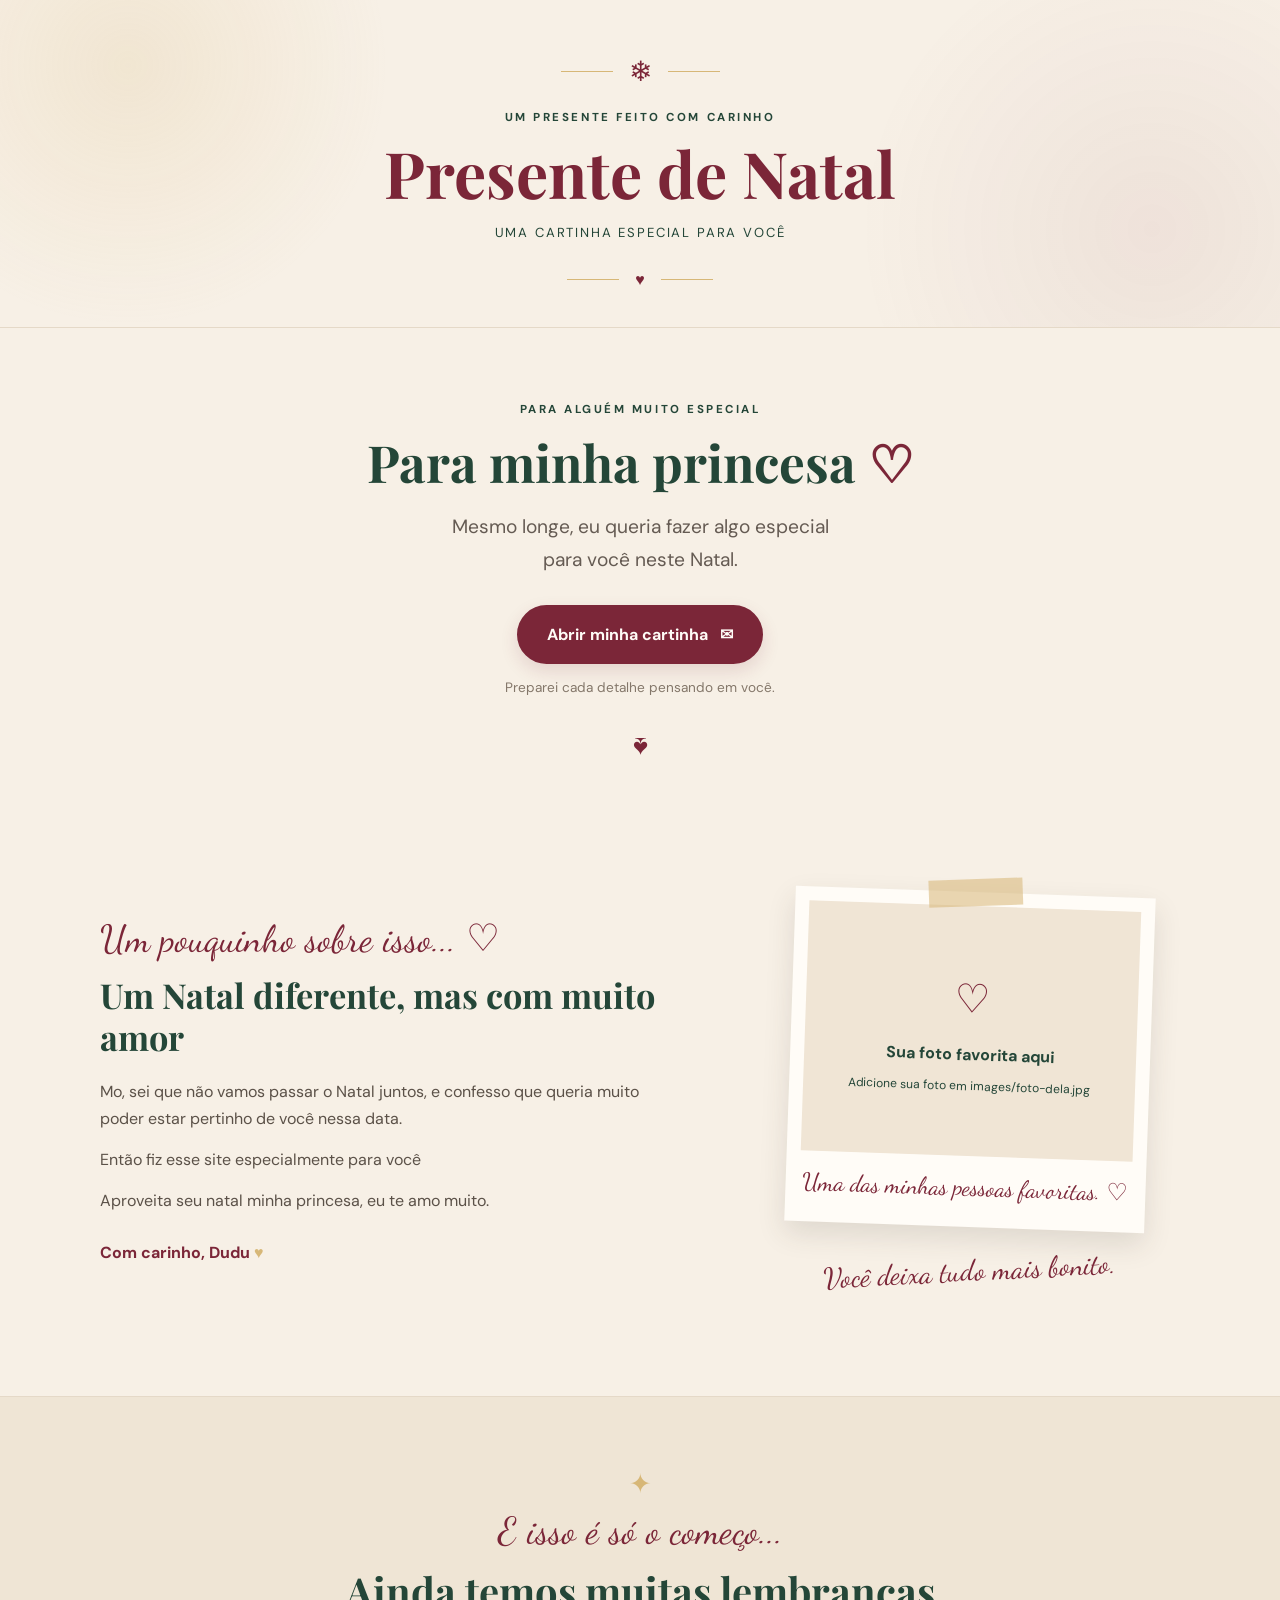
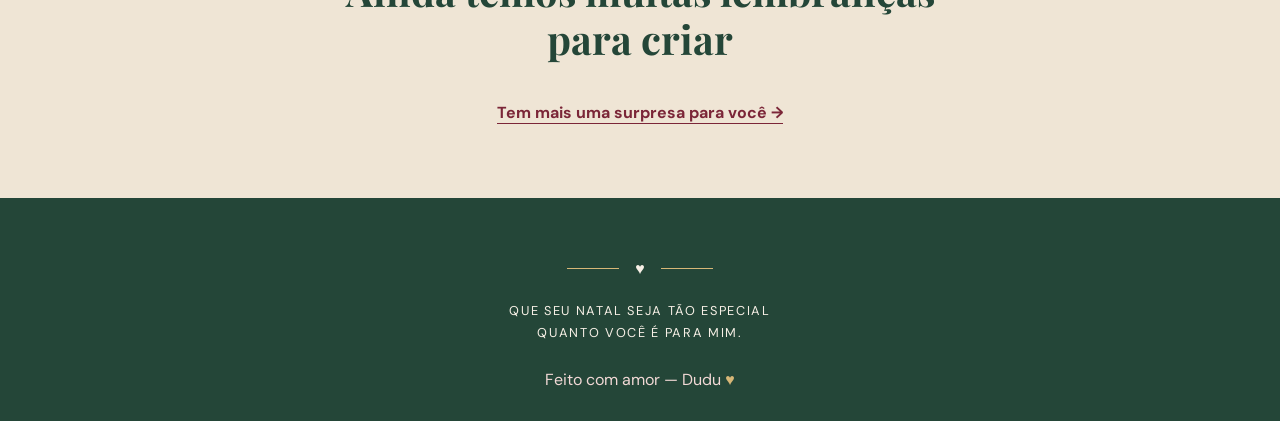
==== index.html @ 7544ae4c "Site" ====
<!DOCTYPE html>
<html lang="pt-BR">
<head>
    <meta charset="UTF-8">
    <meta name="viewport" content="width=device-width, initial-scale=1.0">
    <meta name="theme-color" content="#F7F0E6">
    <meta name="description" content="Uma cartinha de Natal feita com carinho.">
    <title>Um Natal para você </title>
    <link rel="preconnect" href="https://fonts.googleapis.com">
    <link rel="preconnect" href="https://fonts.gstatic.com" crossorigin>
    <link href="https://fonts.googleapis.com/css2?family=DM+Sans:wght@400;500;600;700&family=Playfair+Display:wght@500;600;700&family=Dancing+Script:wght@500;600&display=swap" rel="stylesheet">
    <link rel="stylesheet" href="css/styles.css">
</head>
<body>
    <header class="cabecalho">
        <div class="ornamento" aria-hidden="true"><span></span> ❄ <span></span></div>
        <p class="sobretitulo">UM PRESENTE FEITO COM CARINHO</p>
        <h1>Presente de Natal</h1>
        <p class="subtitulo">Uma cartinha especial para você</p>
        <div class="divisor" aria-hidden="true"><span></span> ♥ <span></span></div>
    </header>

    <main>
        <section class="abertura" aria-labelledby="titulo-abertura">
            <p class="etiqueta">PARA ALGUÉM MUITO ESPECIAL</p>
            <h2 id="titulo-abertura">Para minha princesa <span aria-hidden="true">♡</span></h2>
            <p class="introducao">Mesmo longe, eu queria fazer algo especial<br class="desktop-only"> para você neste Natal.</p>
            <a class="botao" href="surpresa/index.html">
                Abrir minha cartinha <span aria-hidden="true">✉</span>
            </a>
            <p class="pequena-nota">Preparei cada detalhe pensando em você.</p>
            <div class="enfeite-arvore" aria-hidden="true">♠</div>
        </section>

        <section class="mensagem" aria-labelledby="titulo-mensagem">
            <div class="texto-mensagem">
                <p class="manuscrito">Um pouquinho sobre isso... ♡</p>
                <h2 id="titulo-mensagem">Um Natal diferente, mas com muito amor</h2>
                <p>Mo, sei que não vamos passar o Natal juntos, e confesso que queria muito poder estar pertinho de você nessa data.</p>
                <p>Então fiz esse site especialmente para você</p>
                <p>Aproveita seu natal minha princesa, eu te amo muito.</p>
                <p class="assinatura-curta">Com carinho, Dudu <span aria-hidden="true">♥</span></p>
            </div>

            <div class="foto-area">
                <figure class="moldura-foto">
                    <span class="fita" aria-hidden="true"></span>
                    <img src="images/foto-dela.jpg" alt="Uma foto especial" onerror="this.style.display='none'; this.nextElementSibling.style.display='flex';">
                    <div class="espaco-foto" aria-hidden="true">
                        <span class="icone-foto">♡</span>
                        <strong>Sua foto favorita aqui</strong>
                        <small>Adicione sua foto em images/foto-dela.jpg</small>
                    </div>
                    <figcaption>Uma das minhas pessoas favoritas. ♡</figcaption>
                </figure>
                <p class="legenda-manuscrita">Você deixa tudo mais bonito.</p>
            </div>
        </section>

        <section class="lembrete">
            <span class="estrela" aria-hidden="true">✦</span>
            <p class="manuscrito">E isso é só o começo...</p>
            <h2>Ainda temos muitas lembranças para criar</h2>
            <a class="link-surpresa" href="surpresa2/index.html">Tem mais uma surpresa para você <span aria-hidden="true">→</span></a>
        </section>
    </main>

    <footer class="rodape">
        <div class="divisor divisor-claro" aria-hidden="true"><span></span> ♥ <span></span></div>
        <p>Que seu Natal seja tão especial<br> quanto você é para mim.</p>
        <div class="rodape-assinatura">Feito com amor — Dudu <span aria-hidden="true">♥</span></div>
    </footer>
</body>
</html>
---- css/styles.css ----
@import url('https://fonts.googleapis.com/css2?family=DM+Sans:wght@400;500;600;700&family=Playfair+Display:wght@500;600;700&family=Dancing+Script:wght@500;600&display=swap');

:root {
    --creme: #F7F0E6;
    --papel: #FFFCF7;
    --vinho: #7B2638;
    --vinho-escuro: #5D1B2A;
    --verde: #244638;
    --dourado: #D7B777;
    --texto: #403831;
    --borda: #E5D9C8;
}

* {
    margin: 0;
    padding: 0;
    box-sizing: border-box;
}

html {
    scroll-behavior: smooth;
}

body {
    min-height: 100vh;
    background: var(--creme);
    color: var(--texto);
    font-family: "DM Sans", sans-serif;
    line-height: 1.7;
}

.cabecalho {
    position: relative;
    overflow: hidden;
    padding: 48px 20px 34px;
    text-align: center;
    background:
        radial-gradient(circle at 10% 20%, rgba(215, 183, 119, .18), transparent 22%),
        radial-gradient(circle at 90% 70%, rgba(123, 38, 56, .07), transparent 25%),
        var(--creme);
    border-bottom: 1px solid var(--borda);
}

.ornamento,
.divisor {
    display: flex;
    justify-content: center;
    align-items: center;
    gap: 16px;
    color: var(--vinho);
}

.ornamento {
    margin-bottom: 12px;
    font-size: 28px;
}

.ornamento span,
.divisor span {
    display: block;
    width: 52px;
    height: 1px;
    background: var(--dourado);
}

.sobretitulo,
.etiqueta {
    color: var(--verde);
    font-size: .72rem;
    font-weight: 700;
    letter-spacing: .22em;
}

h1,
h2 {
    font-family: "Playfair Display", Georgia, serif;
    line-height: 1.2;
}

.cabecalho h1 {
    margin: 8px 0 10px;
    color: var(--vinho);
    font-size: clamp(2.2rem, 6vw, 4rem);
}

.subtitulo {
    color: var(--verde);
    letter-spacing: .14em;
    text-transform: uppercase;
    font-size: .82rem;
}

.divisor {
    margin-top: 22px;
    color: var(--vinho);
}

.abertura {
    min-height: 440px;
    display: flex;
    flex-direction: column;
    justify-content: center;
    align-items: center;
    padding: 72px 20px 55px;
    text-align: center;
    background: var(--creme);
}

.abertura h2 {
    margin-top: 12px;
    color: var(--verde);
    font-size: clamp(2rem, 5vw, 3.2rem);
}

.abertura h2 span {
    color: var(--vinho);
}

.introducao {
    margin-top: 18px;
    color: #655B53;
    font-size: clamp(1rem, 2.5vw, 1.2rem);
}

.botao {
    display: inline-flex;
    align-items: center;
    justify-content: center;
    gap: 12px;
    min-height: 52px;
    margin-top: 28px;
    padding: 14px 28px;
    border: 2px solid var(--vinho);
    border-radius: 999px;
    background: var(--vinho);
    color: var(--papel);
    font-weight: 700;
    text-decoration: none;
    box-shadow: 0 7px 18px rgba(123, 38, 56, .14);
    transition: background-color .25s ease, transform .25s ease, box-shadow .25s ease;
    -webkit-tap-highlight-color: transparent;
}

.botao:hover {
    background: var(--vinho-escuro);
    border-color: var(--vinho-escuro);
    transform: translateY(-3px);
    box-shadow: 0 10px 22px rgba(123, 38, 56, .2);
}

.botao:active {
    transform: translateY(0);
}

.botao:focus-visible,
.link-surpresa:focus-visible {
    outline: 3px solid var(--dourado);
    outline-offset: 4px;
}

.pequena-nota {
    margin-top: 12px;
    color: #84776A;
    font-size: .85rem;
}

.enfeite-arvore {
    margin-top: 24px;
    color: var(--vinho);
    font-size: 28px;
    transform: rotate(180deg);
}

.mensagem {
    width: min(1080px, 90%);
    margin: 0 auto;
    padding: 48px 0 88px;
    display: grid;
    grid-template-columns: minmax(0, 1.15fr) minmax(250px, .85fr);
    align-items: center;
    gap: clamp(36px, 7vw, 90px);
}

.manuscrito,
.legenda-manuscrita {
    color: var(--vinho);
    font-family: "Dancing Script", cursive;
    font-size: clamp(1.7rem, 3.5vw, 2.35rem);
    line-height: 1.25;
}

.texto-mensagem h2 {
    margin: 12px 0 20px;
    color: var(--verde);
    font-size: clamp(1.55rem, 3vw, 2.15rem);
}

.texto-mensagem p:not(.manuscrito):not(.assinatura-curta) {
    margin-top: 14px;
    color: #5B5148;
}

.assinatura-curta {
    margin-top: 24px;
    color: var(--vinho);
    font-weight: 700;
}

.assinatura-curta span {
    color: var(--dourado);
}

.foto-area {
    padding: 18px 10px;
}

.moldura-foto {
    position: relative;
    width: min(100%, 360px);
    margin: 0 auto;
    padding: 14px 14px 18px;
    background: var(--papel);
    box-shadow: 0 12px 28px rgba(64, 56, 49, .13);
    transform: rotate(2deg);
}

.fita {
    position: absolute;
    z-index: 1;
    top: -13px;
    left: 50%;
    width: 94px;
    height: 27px;
    background: rgba(215, 183, 119, .55);
    transform: translateX(-50%) rotate(-4deg);
}

.moldura-foto img {
    display: block;
    width: 100%;
    aspect-ratio: 4 / 5;
    object-fit: cover;
    background: #E9DECE;
}

.espaco-foto {
    display: none;
    min-height: 250px;
    padding: 20px;
    flex-direction: column;
    justify-content: center;
    align-items: center;
    gap: 8px;
    background: #F0E5D5;
    color: var(--verde);
    text-align: center;
}

.icone-foto {
    color: var(--vinho);
    font-size: 2.5rem;
}

.espaco-foto small {
    font-size: .75rem;
    overflow-wrap: anywhere;
}

.moldura-foto figcaption {
    padding-top: 12px;
    color: var(--vinho);
    text-align: center;
    font-family: "Dancing Script", cursive;
    font-size: 1.5rem;
}

.legenda-manuscrita {
    margin: 28px 0 0;
    text-align: center;
    font-size: 1.8rem;
    transform: rotate(-3deg);
}

.lembrete {
    padding: 64px 20px 72px;
    background: #EFE5D5;
    text-align: center;
    border-top: 1px solid var(--borda);
}

.estrela {
    color: var(--dourado);
    font-size: 1.7rem;
}

.lembrete h2 {
    max-width: 680px;
    margin: 12px auto;
    color: var(--verde);
    font-size: clamp(1.7rem, 4vw, 2.5rem);
}

.lembrete > p:not(.manuscrito) {
    max-width: 620px;
    margin: 0 auto;
    color: #655B53;
}

.link-surpresa {
    display: inline-block;
    margin-top: 24px;
    color: var(--vinho);
    font-weight: 700;
    text-underline-offset: 5px;
}

.rodape {
    padding: 35px 20px 28px;
    background: var(--verde);
    color: var(--creme);
    text-align: center;
}

.divisor-claro {
    margin-bottom: 18px;
    color: var(--creme);
}

.divisor-claro span {
    background: var(--dourado);
}

.rodape > p {
    font-size: .8rem;
    letter-spacing: .13em;
    text-transform: uppercase;
}

.rodape-assinatura {
    margin-top: 22px;
    color: #F2D9D6;
}

.rodape-assinatura span {
    color: var(--dourado);
}

@media (max-width: 700px) {
    .cabecalho {
        padding: 35px 18px 28px;
    }

    .sobretitulo,
    .etiqueta {
        font-size: .64rem;
        letter-spacing: .14em;
    }

    .subtitulo {
        font-size: .7rem;
        letter-spacing: .08em;
    }

    .abertura {
        min-height: 390px;
        padding: 58px 20px 42px;
    }

    .desktop-only {
        display: none;
    }

    .mensagem {
        width: min(100% - 40px, 520px);
        padding: 28px 0 58px;
        grid-template-columns: 1fr;
        gap: 28px;
    }

    .foto-area {
        width: min(100%, 360px);
        margin: 0 auto;
    }

    .moldura-foto {
        width: 88%;
    }

    .espaco-foto {
        min-height: 220px;
    }

    .lembrete {
        padding: 48px 22px 54px;
    }
}

@media (prefers-reduced-motion: reduce) {
    html {
        scroll-behavior: auto;
    }

    *,
    *::before,
    *::after {
        transition-duration: .01ms !important;
        animation-duration: .01ms !important;
        animation-iteration-count: 1 !important;
    }
}
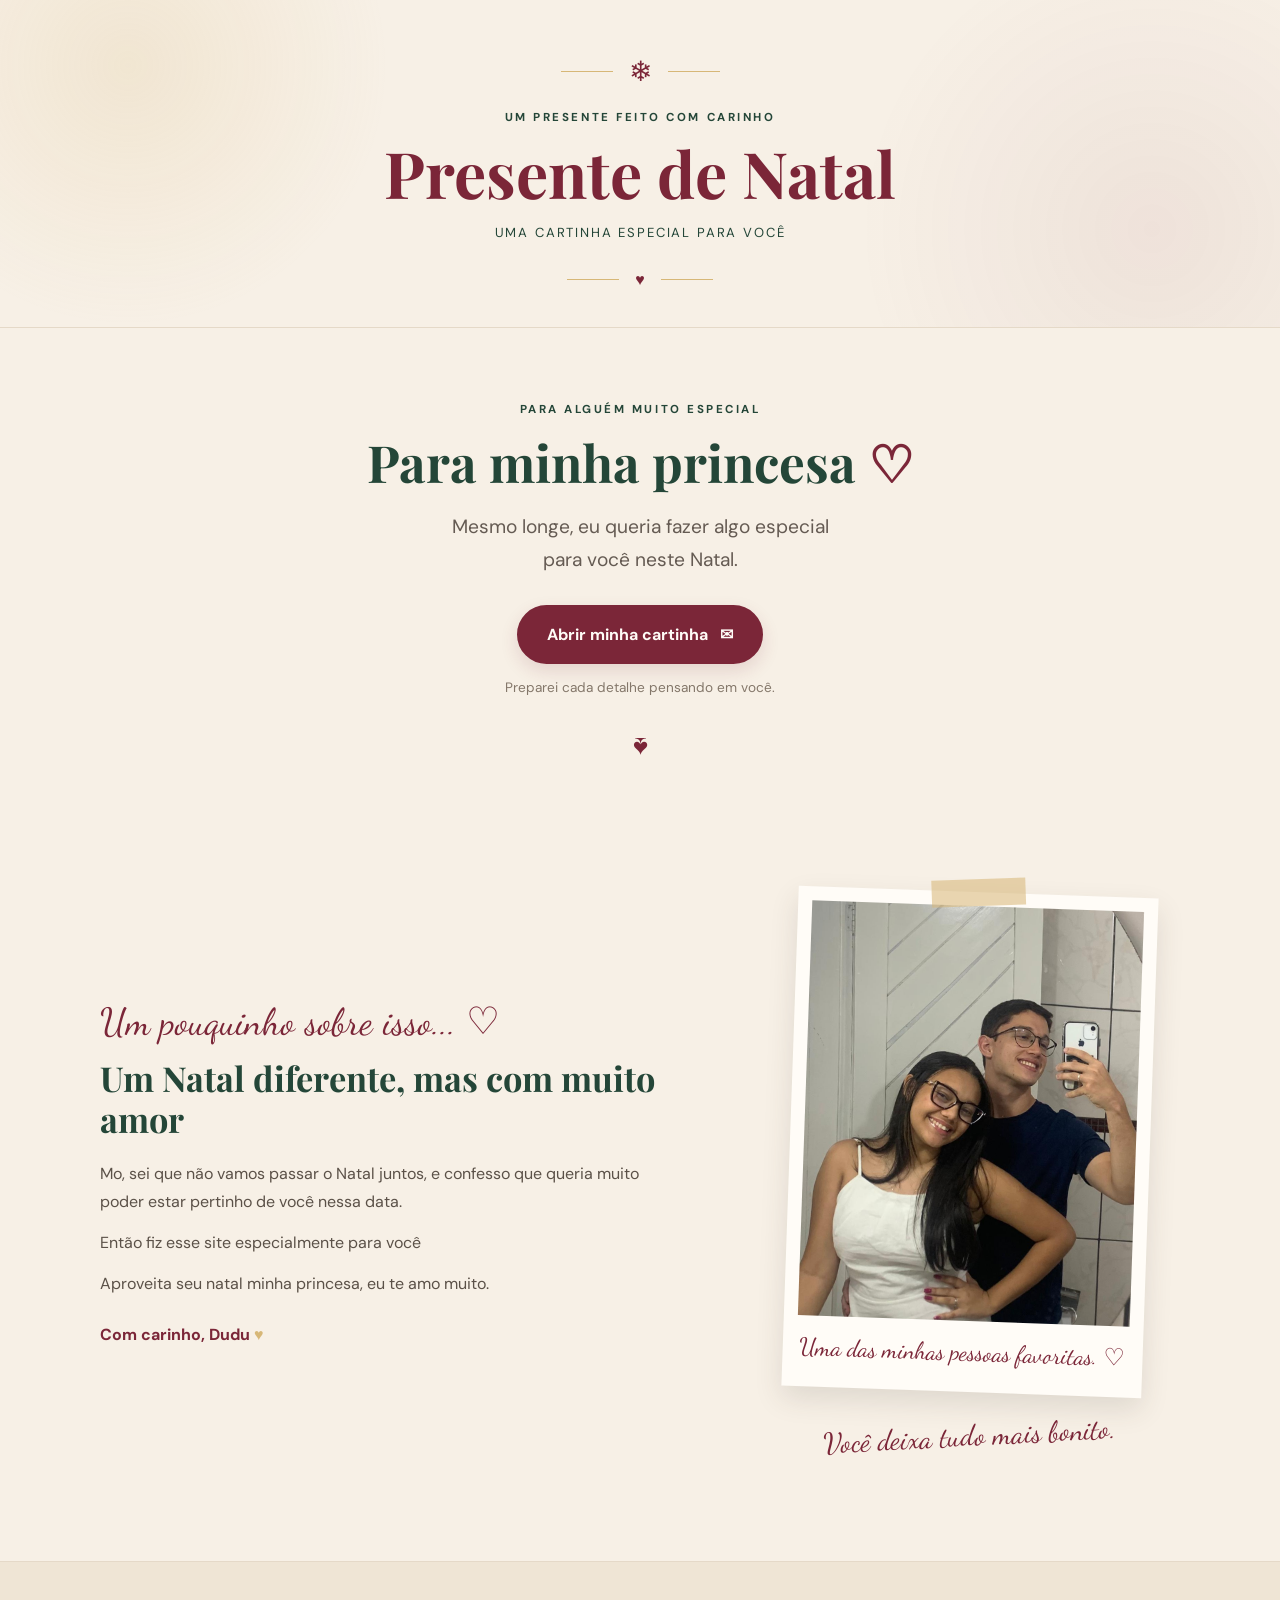
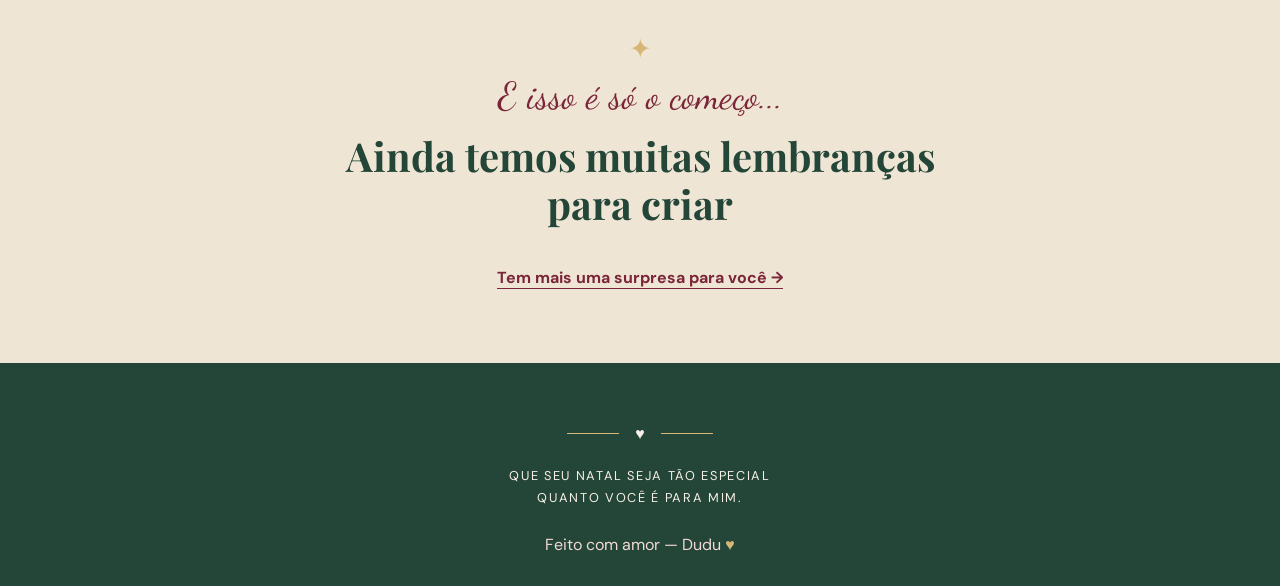
==== commit f68bec29: "imagem" ====
--- a/index.html
+++ b/index.html
@@ -45,7 +45,7 @@
             <div class="foto-area">
                 <figure class="moldura-foto">
                     <span class="fita" aria-hidden="true"></span>
-                    <img src="images/foto-dela.jpg" alt="Uma foto especial" onerror="this.style.display='none'; this.nextElementSibling.style.display='flex';">
+                    <img src="images/WhatsApp Image 2026-10-30 at 15.45.31.jpeg" alt="Uma foto especial" onerror="this.style.display='none'; this.nextElementSibling.style.display='flex';">
                     <div class="espaco-foto" aria-hidden="true">
                         <span class="icone-foto">♡</span>
                         <strong>Sua foto favorita aqui</strong>
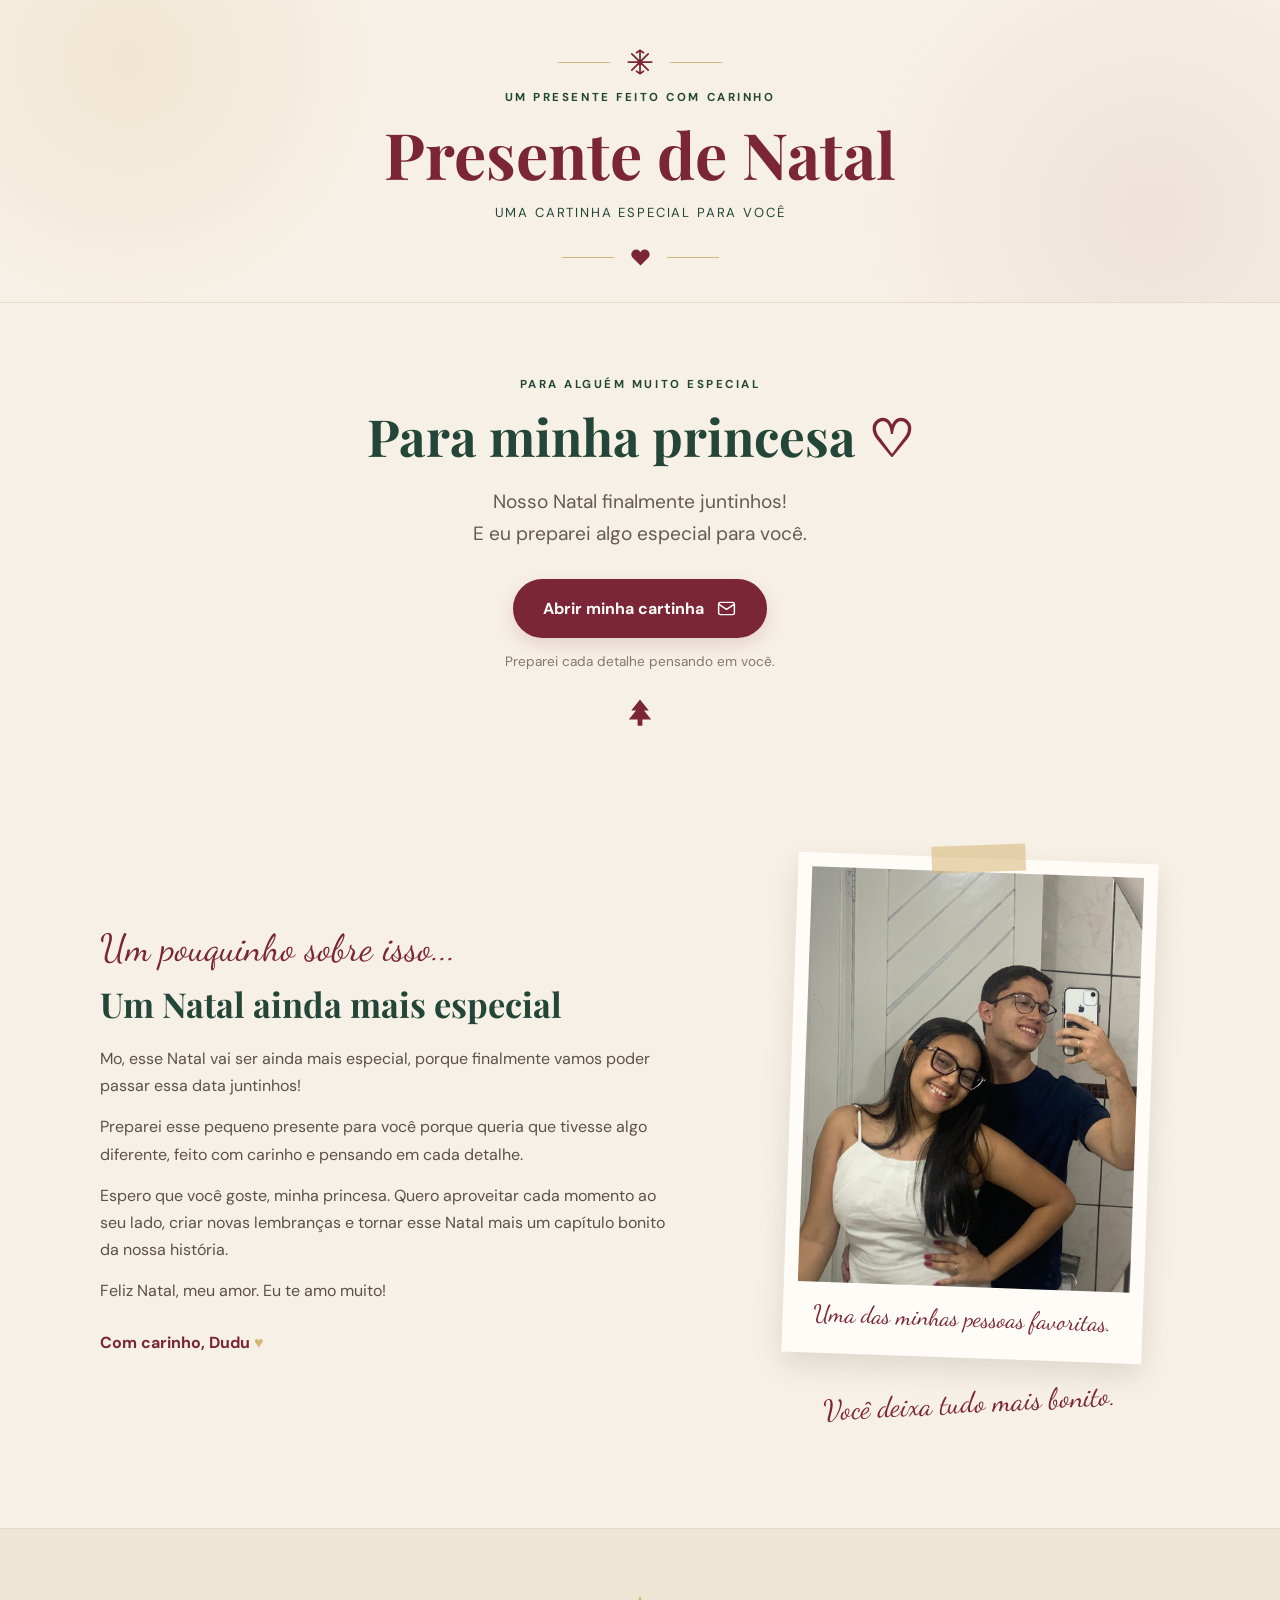
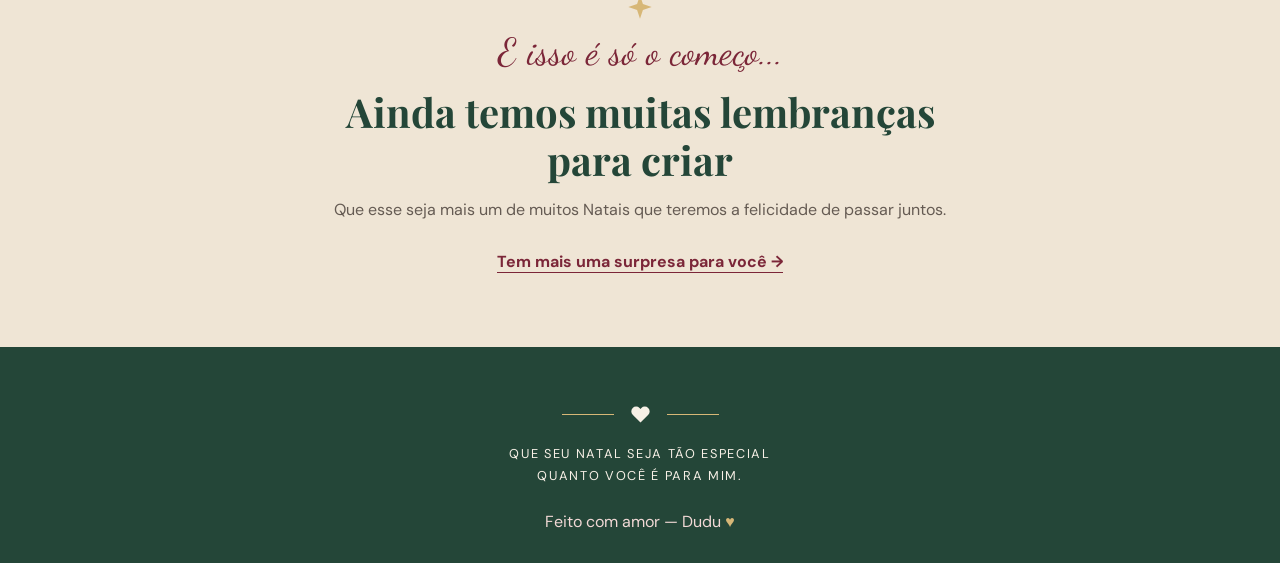
==== commit 23946e9a: "Completo" ====
--- a/index.html
+++ b/index.html
@@ -1,74 +1,76 @@
 <!DOCTYPE html>
 <html lang="pt-BR">
 <head>
-    <meta charset="UTF-8">
-    <meta name="viewport" content="width=device-width, initial-scale=1.0">
-    <meta name="theme-color" content="#F7F0E6">
-    <meta name="description" content="Uma cartinha de Natal feita com carinho.">
-    <title>Um Natal para você </title>
-    <link rel="preconnect" href="https://fonts.googleapis.com">
-    <link rel="preconnect" href="https://fonts.gstatic.com" crossorigin>
-    <link href="https://fonts.googleapis.com/css2?family=DM+Sans:wght@400;500;600;700&family=Playfair+Display:wght@500;600;700&family=Dancing+Script:wght@500;600&display=swap" rel="stylesheet">
-    <link rel="stylesheet" href="css/styles.css">
+  <meta charset="UTF-8">
+  <meta name="viewport" content="width=device-width, initial-scale=1.0">
+  <meta name="theme-color" content="#F7F0E6">
+  <meta name="description" content="Um presente de Natal feito com carinho.">
+  <title>Um Natal para você</title>
+  <link rel="preconnect" href="https://fonts.googleapis.com">
+  <link rel="preconnect" href="https://fonts.gstatic.com" crossorigin>
+  <link href="https://fonts.googleapis.com/css2?family=DM+Sans:wght@400;500;600;700&family=Playfair+Display:wght@500;600;700&family=Dancing+Script:wght@500;600&display=swap" rel="stylesheet">
+  <link rel="stylesheet" href="css/styles.css">
 </head>
 <body>
-    <header class="cabecalho">
-        <div class="ornamento" aria-hidden="true"><span></span> ❄ <span></span></div>
-        <p class="sobretitulo">UM PRESENTE FEITO COM CARINHO</p>
-        <h1>Presente de Natal</h1>
-        <p class="subtitulo">Uma cartinha especial para você</p>
-        <div class="divisor" aria-hidden="true"><span></span> ♥ <span></span></div>
-    </header>
+  <header class="cabecalho">
+    <div class="ornamento" aria-hidden="true"><span></span><svg viewBox="0 0 24 24"><path d="M12 2v20M2 12h20M5 5l14 14M19 5 5 19M9 4l3-2 3 2M9 20l3 2 3-2"/></svg><span></span></div>
+    <p class="sobretitulo">UM PRESENTE FEITO COM CARINHO</p>
+    <h1>Presente de Natal</h1>
+    <p class="subtitulo">Uma cartinha especial para você</p>
+    <div class="divisor" aria-hidden="true"><span></span><svg viewBox="0 0 24 24"><path d="M20.8 4.6a5.5 5.5 0 0 0-7.8 0L12 5.7l-1.1-1.1a5.5 5.5 0 0 0-7.8 7.8l1.1 1.1L12 21l7.8-7.5 1.1-1.1a5.5 5.5 0 0 0-.1-7.8Z"/></svg><span></span></div>
+  </header>
 
-    <main>
-        <section class="abertura" aria-labelledby="titulo-abertura">
-            <p class="etiqueta">PARA ALGUÉM MUITO ESPECIAL</p>
-            <h2 id="titulo-abertura">Para minha princesa <span aria-hidden="true">♡</span></h2>
-            <p class="introducao">Mesmo longe, eu queria fazer algo especial<br class="desktop-only"> para você neste Natal.</p>
-            <a class="botao" href="surpresa/index.html">
-                Abrir minha cartinha <span aria-hidden="true">✉</span>
-            </a>
-            <p class="pequena-nota">Preparei cada detalhe pensando em você.</p>
-            <div class="enfeite-arvore" aria-hidden="true">♠</div>
-        </section>
+  <main>
+    <section class="abertura">
+      <p class="etiqueta">PARA ALGUÉM MUITO ESPECIAL</p>
+      <h2>Para minha princesa <span class="coracao-texto" aria-hidden="true">♡</span></h2>
+      <p class="introducao">Nosso Natal finalmente juntinhos!<br class="desktop-only"> E eu preparei algo especial para você.</p>
+      <a class="botao" href="surpresa/index.html">Abrir minha cartinha
+        <svg viewBox="0 0 24 24" aria-hidden="true"><rect x="3" y="5" width="18" height="14" rx="2"/><path d="m3 7 9 6 9-6"/></svg>
+      </a>
+      <p class="pequena-nota">Preparei cada detalhe pensando em você.</p>
+      <div class="arvore" aria-hidden="true"><svg viewBox="0 0 40 40"><path d="M20 3 9 17h6L6 28h11v8h6v-8h11L25 17h6L20 3Z"/></svg></div>
+    </section>
 
-        <section class="mensagem" aria-labelledby="titulo-mensagem">
-            <div class="texto-mensagem">
-                <p class="manuscrito">Um pouquinho sobre isso... ♡</p>
-                <h2 id="titulo-mensagem">Um Natal diferente, mas com muito amor</h2>
-                <p>Mo, sei que não vamos passar o Natal juntos, e confesso que queria muito poder estar pertinho de você nessa data.</p>
-                <p>Então fiz esse site especialmente para você</p>
-                <p>Aproveita seu natal minha princesa, eu te amo muito.</p>
-                <p class="assinatura-curta">Com carinho, Dudu <span aria-hidden="true">♥</span></p>
-            </div>
+    <section class="mensagem">
+      <div class="texto-mensagem">
+        <p class="manuscrito">Um pouquinho sobre isso...</p>
+        <h2>Um Natal ainda mais especial</h2>
+        <p>Mo, esse Natal vai ser ainda mais especial, porque finalmente vamos poder passar essa data juntinhos!</p>
+        <p>Preparei esse pequeno presente para você porque queria que tivesse algo diferente, feito com carinho e pensando em cada detalhe.</p>
+        <p>Espero que você goste, minha princesa. Quero aproveitar cada momento ao seu lado, criar novas lembranças e tornar esse Natal mais um capítulo bonito da nossa história.</p>
+        <p>Feliz Natal, meu amor. Eu te amo muito!</p>
+        <p class="assinatura-curta">Com carinho, Dudu <span aria-hidden="true">♥</span></p>
+      </div>
 
-            <div class="foto-area">
-                <figure class="moldura-foto">
-                    <span class="fita" aria-hidden="true"></span>
-                    <img src="images/WhatsApp Image 2026-10-30 at 15.45.31.jpeg" alt="Uma foto especial" onerror="this.style.display='none'; this.nextElementSibling.style.display='flex';">
-                    <div class="espaco-foto" aria-hidden="true">
-                        <span class="icone-foto">♡</span>
-                        <strong>Sua foto favorita aqui</strong>
-                        <small>Adicione sua foto em images/foto-dela.jpg</small>
-                    </div>
-                    <figcaption>Uma das minhas pessoas favoritas. ♡</figcaption>
-                </figure>
-                <p class="legenda-manuscrita">Você deixa tudo mais bonito.</p>
-            </div>
-        </section>
+      <div class="foto-area">
+        <figure class="moldura-foto">
+          <span class="fita" aria-hidden="true"></span>
+          <img src="images/WhatsApp Image 2026-10-30 at 15.45.31.jpeg" alt="Uma fotografia especial do casal" onerror="this.hidden=true; this.nextElementSibling.hidden=false;">
+          <div class="espaco-foto" hidden>
+            <span class="icone-foto" aria-hidden="true">♡</span>
+            <strong>Uma foto especial aqui</strong>
+            <small>Adicione uma imagem chamada foto-casal.jpg na pasta images.</small>
+          </div>
+          <figcaption>Uma das minhas pessoas favoritas.</figcaption>
+        </figure>
+        <p class="legenda-manuscrita">Você deixa tudo mais bonito.</p>
+      </div>
+    </section>
 
-        <section class="lembrete">
-            <span class="estrela" aria-hidden="true">✦</span>
-            <p class="manuscrito">E isso é só o começo...</p>
-            <h2>Ainda temos muitas lembranças para criar</h2>
-            <a class="link-surpresa" href="surpresa2/index.html">Tem mais uma surpresa para você <span aria-hidden="true">→</span></a>
-        </section>
-    </main>
+    <section class="lembrete">
+      <svg class="estrela" viewBox="0 0 24 24" aria-hidden="true"><path d="m12 2 2.5 7.5L22 12l-7.5 2.5L12 22l-2.5-7.5L2 12l7.5-2.5L12 2Z"/></svg>
+      <p class="manuscrito">E isso é só o começo...</p>
+      <h2>Ainda temos muitas lembranças para criar</h2>
+      <p>Que esse seja mais um de muitos Natais que teremos a felicidade de passar juntos.</p>
+      <a class="link-surpresa" href="surpresa2/index.html">Tem mais uma surpresa para você <span aria-hidden="true">→</span></a>
+    </section>
+  </main>
 
-    <footer class="rodape">
-        <div class="divisor divisor-claro" aria-hidden="true"><span></span> ♥ <span></span></div>
-        <p>Que seu Natal seja tão especial<br> quanto você é para mim.</p>
-        <div class="rodape-assinatura">Feito com amor — Dudu <span aria-hidden="true">♥</span></div>
-    </footer>
+  <footer class="rodape">
+    <div class="divisor divisor-claro" aria-hidden="true"><span></span><svg viewBox="0 0 24 24"><path d="M20.8 4.6a5.5 5.5 0 0 0-7.8 0L12 5.7l-1.1-1.1a5.5 5.5 0 0 0-7.8 7.8l1.1 1.1L12 21l7.8-7.5 1.1-1.1a5.5 5.5 0 0 0-.1-7.8Z"/></svg><span></span></div>
+    <p>Que seu Natal seja tão especial<br>quanto você é para mim.</p>
+    <div class="rodape-assinatura">Feito com amor — Dudu <span aria-hidden="true">♥</span></div>
+  </footer>
 </body>
 </html>
--- a/css/styles.css
+++ b/css/styles.css
@@ -1,410 +1,93 @@
 @import url('https://fonts.googleapis.com/css2?family=DM+Sans:wght@400;500;600;700&family=Playfair+Display:wght@500;600;700&family=Dancing+Script:wght@500;600&display=swap');
 
 :root {
-    --creme: #F7F0E6;
-    --papel: #FFFCF7;
-    --vinho: #7B2638;
-    --vinho-escuro: #5D1B2A;
-    --verde: #244638;
-    --dourado: #D7B777;
-    --texto: #403831;
-    --borda: #E5D9C8;
+  --creme: #F7F0E6;
+  --papel: #FFFCF7;
+  --vinho: #7B2638;
+  --vinho-escuro: #5D1B2A;
+  --verde: #244638;
+  --dourado: #D7B777;
+  --texto: #403831;
+  --borda: #E5D9C8;
 }
-
-* {
-    margin: 0;
-    padding: 0;
-    box-sizing: border-box;
+* { margin: 0; padding: 0; box-sizing: border-box; }
+html { scroll-behavior: smooth; }
+body { min-height: 100vh; background: var(--creme); color: var(--texto); font-family: "DM Sans", sans-serif; line-height: 1.7; }
+h1, h2, h3 { font-family: "Playfair Display", Georgia, serif; line-height: 1.2; }
+.cabecalho { padding: 48px 20px 34px; text-align: center; background: radial-gradient(circle at 10% 20%, rgba(215,183,119,.18), transparent 22%), radial-gradient(circle at 90% 70%, rgba(123,38,56,.07), transparent 25%), var(--creme); border-bottom: 1px solid var(--borda); }
+.ornamento, .divisor { display: flex; justify-content: center; align-items: center; gap: 16px; color: var(--vinho); }
+.ornamento { margin-bottom: 12px; }
+.ornamento svg { width: 28px; height: 28px; fill: none; stroke: currentColor; stroke-width: 1.5; stroke-linecap: round; }
+.ornamento span, .divisor span { display: block; width: 52px; height: 1px; background: var(--dourado); }
+.divisor { margin-top: 22px; }
+.divisor svg { width: 21px; height: 21px; fill: currentColor; }
+.sobretitulo, .etiqueta { color: var(--verde); font-size: .72rem; font-weight: 700; letter-spacing: .22em; }
+.cabecalho h1 { margin: 8px 0 10px; color: var(--vinho); font-size: clamp(2.2rem, 6vw, 4rem); }
+.subtitulo { color: var(--verde); letter-spacing: .14em; text-transform: uppercase; font-size: .82rem; }
+.abertura { min-height: 440px; display: flex; flex-direction: column; justify-content: center; align-items: center; padding: 72px 20px 55px; text-align: center; }
+.abertura h2 { margin-top: 12px; color: var(--verde); font-size: clamp(2rem, 5vw, 3.2rem); }
+.coracao-texto { color: var(--vinho); }
+.introducao { margin-top: 18px; color: #655B53; font-size: clamp(1rem, 2.5vw, 1.2rem); }
+.botao { display: inline-flex; align-items: center; justify-content: center; gap: 12px; min-height: 52px; margin-top: 28px; padding: 14px 28px; border: 2px solid var(--vinho); border-radius: 999px; background: var(--vinho); color: var(--papel); font-weight: 700; text-decoration: none; box-shadow: 0 7px 18px rgba(123,38,56,.14); transition: background-color .25s ease, transform .25s ease, box-shadow .25s ease; -webkit-tap-highlight-color: transparent; }
+.botao svg { width: 21px; height: 21px; fill: none; stroke: currentColor; stroke-width: 1.7; stroke-linecap: round; stroke-linejoin: round; }
+.botao:hover { background: var(--vinho-escuro); border-color: var(--vinho-escuro); transform: translateY(-3px); box-shadow: 0 10px 22px rgba(123,38,56,.2); }
+.botao:focus-visible, .link-surpresa:focus-visible { outline: 3px solid var(--dourado); outline-offset: 4px; }
+.pequena-nota { margin-top: 12px; color: #84776A; font-size: .85rem; }
+.arvore { margin-top: 24px; color: var(--vinho); }
+.arvore svg { width: 32px; height: 32px; fill: currentColor; }
+.mensagem { width: min(1080px, 90%); margin: 0 auto; padding: 48px 0 88px; display: grid; grid-template-columns: minmax(0,1.15fr) minmax(250px,.85fr); align-items: center; gap: clamp(36px,7vw,90px); }
+.manuscrito, .legenda-manuscrita { color: var(--vinho); font-family: "Dancing Script", cursive; font-size: clamp(1.7rem,3.5vw,2.35rem); line-height: 1.25; }
+.texto-mensagem h2 { margin: 12px 0 20px; color: var(--verde); font-size: clamp(1.55rem,3vw,2.15rem); }
+.texto-mensagem p:not(.manuscrito):not(.assinatura-curta) { margin-top: 14px; color: #5B5148; }
+.assinatura-curta { margin-top: 24px; color: var(--vinho); font-weight: 700; }
+.assinatura-curta span, .rodape-assinatura span { color: var(--dourado); }
+.foto-area { padding: 18px 10px; }
+.moldura-foto { position: relative; width: min(100%,360px); margin: 0 auto; padding: 14px 14px 18px; background: var(--papel); box-shadow: 0 12px 28px rgba(64,56,49,.13); transform: rotate(2deg); }
+.fita { position: absolute; z-index: 1; top: -13px; left: 50%; width: 94px; height: 27px; background: rgba(215,183,119,.55); transform: translateX(-50%) rotate(-4deg); }
+.moldura-foto img { display: block; width: 100%; aspect-ratio: 4 / 5; object-fit: cover; background: #E9DECE; }
+.espaco-foto { min-height: 250px; padding: 20px; display: flex; flex-direction: column; justify-content: center; align-items: center; gap: 8px; background: #F0E5D5; color: var(--verde); text-align: center; }
+.espaco-foto[hidden] { display: none; }
+.icone-foto { color: var(--vinho); font-size: 2.5rem; }
+.espaco-foto small { font-size: .75rem; overflow-wrap: anywhere; }
+.moldura-foto figcaption { padding-top: 12px; color: var(--vinho); text-align: center; font-family: "Dancing Script", cursive; font-size: 1.5rem; }
+.legenda-manuscrita { margin: 28px 0 0; text-align: center; font-size: 1.8rem; transform: rotate(-3deg); }
+.lembrete { padding: 64px 20px 72px; background: #EFE5D5; text-align: center; border-top: 1px solid var(--borda); }
+.estrela { width: 28px; height: 28px; fill: var(--dourado); }
+.lembrete h2 { max-width: 680px; margin: 12px auto; color: var(--verde); font-size: clamp(1.7rem,4vw,2.5rem); }
+.lembrete > p:not(.manuscrito) { max-width: 620px; margin: 0 auto; color: #655B53; }
+.link-surpresa { display: inline-block; margin-top: 24px; color: var(--vinho); font-weight: 700; text-underline-offset: 5px; }
+.rodape { padding: 35px 20px 28px; background: var(--verde); color: var(--creme); text-align: center; }
+.divisor-claro { margin-bottom: 18px; color: var(--creme); }
+.divisor-claro span { background: var(--dourado); }
+.rodape > p { font-size: .8rem; letter-spacing: .13em; text-transform: uppercase; }
+.rodape-assinatura { margin-top: 22px; color: #F2D9D6; }
+.pagina-secundaria { min-height: 100vh; display: flex; flex-direction: column; }
+.conteudo-secundario { width: min(760px, calc(100% - 40px)); margin: 0 auto; padding: 70px 0; flex: 1; }
+.cartao { padding: clamp(26px,5vw,52px); background: var(--papel); border: 1px solid var(--borda); box-shadow: 0 12px 35px rgba(64,56,49,.08); }
+.cartao .manuscrito { margin-bottom: 12px; }
+.cartao h2 { color: var(--verde); font-size: clamp(2rem,5vw,3rem); margin-bottom: 22px; }
+.cartao p { margin-top: 15px; color: #5B5148; }
+.cartao .assinatura-curta { color: var(--vinho); }
+.voltar { display: inline-block; margin-top: 30px; color: var(--vinho); font-weight: 700; text-underline-offset: 5px; }
+.destaques { display: grid; grid-template-columns: repeat(2,minmax(0,1fr)); gap: 16px; margin-top: 28px; }
+.destaque { padding: 22px; background: #F5EDE1; border: 1px solid var(--borda); }
+.destaque h3 { color: var(--vinho); font-size: 1.25rem; margin-bottom: 8px; }
+.destaque p { margin: 0; font-size: .95rem; }
+@media (max-width: 700px) {
+  .cabecalho { padding: 35px 18px 28px; }
+  .sobretitulo, .etiqueta { font-size: .64rem; letter-spacing: .14em; }
+  .subtitulo { font-size: .7rem; letter-spacing: .08em; }
+  .abertura { min-height: 390px; padding: 58px 20px 42px; }
+  .desktop-only { display: none; }
+  .mensagem { width: min(100% - 40px,520px); padding: 28px 0 58px; grid-template-columns: 1fr; gap: 28px; }
+  .foto-area { width: min(100%,360px); margin: 0 auto; }
+  .moldura-foto { width: 88%; }
+  .espaco-foto { min-height: 220px; }
+  .lembrete { padding: 48px 22px 54px; }
+  .conteudo-secundario { padding: 42px 0; }
+  .destaques { grid-template-columns: 1fr; }
 }
-
-html {
-    scroll-behavior: smooth;
+@media (prefers-reduced-motion: reduce) {
+  html { scroll-behavior: auto; }
+  *, *::before, *::after { transition-duration: .01ms !important; animation-duration: .01ms !important; animation-iteration-count: 1 !important; }
 }
-
-body {
-    min-height: 100vh;
-    background: var(--creme);
-    color: var(--texto);
-    font-family: "DM Sans", sans-serif;
-    line-height: 1.7;
-}
-
-.cabecalho {
-    position: relative;
-    overflow: hidden;
-    padding: 48px 20px 34px;
-    text-align: center;
-    background:
-        radial-gradient(circle at 10% 20%, rgba(215, 183, 119, .18), transparent 22%),
-        radial-gradient(circle at 90% 70%, rgba(123, 38, 56, .07), transparent 25%),
-        var(--creme);
-    border-bottom: 1px solid var(--borda);
-}
-
-.ornamento,
-.divisor {
-    display: flex;
-    justify-content: center;
-    align-items: center;
-    gap: 16px;
-    color: var(--vinho);
-}
-
-.ornamento {
-    margin-bottom: 12px;
-    font-size: 28px;
-}
-
-.ornamento span,
-.divisor span {
-    display: block;
-    width: 52px;
-    height: 1px;
-    background: var(--dourado);
-}
-
-.sobretitulo,
-.etiqueta {
-    color: var(--verde);
-    font-size: .72rem;
-    font-weight: 700;
-    letter-spacing: .22em;
-}
-
-h1,
-h2 {
-    font-family: "Playfair Display", Georgia, serif;
-    line-height: 1.2;
-}
-
-.cabecalho h1 {
-    margin: 8px 0 10px;
-    color: var(--vinho);
-    font-size: clamp(2.2rem, 6vw, 4rem);
-}
-
-.subtitulo {
-    color: var(--verde);
-    letter-spacing: .14em;
-    text-transform: uppercase;
-    font-size: .82rem;
-}
-
-.divisor {
-    margin-top: 22px;
-    color: var(--vinho);
-}
-
-.abertura {
-    min-height: 440px;
-    display: flex;
-    flex-direction: column;
-    justify-content: center;
-    align-items: center;
-    padding: 72px 20px 55px;
-    text-align: center;
-    background: var(--creme);
-}
-
-.abertura h2 {
-    margin-top: 12px;
-    color: var(--verde);
-    font-size: clamp(2rem, 5vw, 3.2rem);
-}
-
-.abertura h2 span {
-    color: var(--vinho);
-}
-
-.introducao {
-    margin-top: 18px;
-    color: #655B53;
-    font-size: clamp(1rem, 2.5vw, 1.2rem);
-}
-
-.botao {
-    display: inline-flex;
-    align-items: center;
-    justify-content: center;
-    gap: 12px;
-    min-height: 52px;
-    margin-top: 28px;
-    padding: 14px 28px;
-    border: 2px solid var(--vinho);
-    border-radius: 999px;
-    background: var(--vinho);
-    color: var(--papel);
-    font-weight: 700;
-    text-decoration: none;
-    box-shadow: 0 7px 18px rgba(123, 38, 56, .14);
-    transition: background-color .25s ease, transform .25s ease, box-shadow .25s ease;
-    -webkit-tap-highlight-color: transparent;
-}
-
-.botao:hover {
-    background: var(--vinho-escuro);
-    border-color: var(--vinho-escuro);
-    transform: translateY(-3px);
-    box-shadow: 0 10px 22px rgba(123, 38, 56, .2);
-}
-
-.botao:active {
-    transform: translateY(0);
-}
-
-.botao:focus-visible,
-.link-surpresa:focus-visible {
-    outline: 3px solid var(--dourado);
-    outline-offset: 4px;
-}
-
-.pequena-nota {
-    margin-top: 12px;
-    color: #84776A;
-    font-size: .85rem;
-}
-
-.enfeite-arvore {
-    margin-top: 24px;
-    color: var(--vinho);
-    font-size: 28px;
-    transform: rotate(180deg);
-}
-
-.mensagem {
-    width: min(1080px, 90%);
-    margin: 0 auto;
-    padding: 48px 0 88px;
-    display: grid;
-    grid-template-columns: minmax(0, 1.15fr) minmax(250px, .85fr);
-    align-items: center;
-    gap: clamp(36px, 7vw, 90px);
-}
-
-.manuscrito,
-.legenda-manuscrita {
-    color: var(--vinho);
-    font-family: "Dancing Script", cursive;
-    font-size: clamp(1.7rem, 3.5vw, 2.35rem);
-    line-height: 1.25;
-}
-
-.texto-mensagem h2 {
-    margin: 12px 0 20px;
-    color: var(--verde);
-    font-size: clamp(1.55rem, 3vw, 2.15rem);
-}
-
-.texto-mensagem p:not(.manuscrito):not(.assinatura-curta) {
-    margin-top: 14px;
-    color: #5B5148;
-}
-
-.assinatura-curta {
-    margin-top: 24px;
-    color: var(--vinho);
-    font-weight: 700;
-}
-
-.assinatura-curta span {
-    color: var(--dourado);
-}
-
-.foto-area {
-    padding: 18px 10px;
-}
-
-.moldura-foto {
-    position: relative;
-    width: min(100%, 360px);
-    margin: 0 auto;
-    padding: 14px 14px 18px;
-    background: var(--papel);
-    box-shadow: 0 12px 28px rgba(64, 56, 49, .13);
-    transform: rotate(2deg);
-}
-
-.fita {
-    position: absolute;
-    z-index: 1;
-    top: -13px;
-    left: 50%;
-    width: 94px;
-    height: 27px;
-    background: rgba(215, 183, 119, .55);
-    transform: translateX(-50%) rotate(-4deg);
-}
-
-.moldura-foto img {
-    display: block;
-    width: 100%;
-    aspect-ratio: 4 / 5;
-    object-fit: cover;
-    background: #E9DECE;
-}
-
-.espaco-foto {
-    display: none;
-    min-height: 250px;
-    padding: 20px;
-    flex-direction: column;
-    justify-content: center;
-    align-items: center;
-    gap: 8px;
-    background: #F0E5D5;
-    color: var(--verde);
-    text-align: center;
-}
-
-.icone-foto {
-    color: var(--vinho);
-    font-size: 2.5rem;
-}
-
-.espaco-foto small {
-    font-size: .75rem;
-    overflow-wrap: anywhere;
-}
-
-.moldura-foto figcaption {
-    padding-top: 12px;
-    color: var(--vinho);
-    text-align: center;
-    font-family: "Dancing Script", cursive;
-    font-size: 1.5rem;
-}
-
-.legenda-manuscrita {
-    margin: 28px 0 0;
-    text-align: center;
-    font-size: 1.8rem;
-    transform: rotate(-3deg);
-}
-
-.lembrete {
-    padding: 64px 20px 72px;
-    background: #EFE5D5;
-    text-align: center;
-    border-top: 1px solid var(--borda);
-}
-
-.estrela {
-    color: var(--dourado);
-    font-size: 1.7rem;
-}
-
-.lembrete h2 {
-    max-width: 680px;
-    margin: 12px auto;
-    color: var(--verde);
-    font-size: clamp(1.7rem, 4vw, 2.5rem);
-}
-
-.lembrete > p:not(.manuscrito) {
-    max-width: 620px;
-    margin: 0 auto;
-    color: #655B53;
-}
-
-.link-surpresa {
-    display: inline-block;
-    margin-top: 24px;
-    color: var(--vinho);
-    font-weight: 700;
-    text-underline-offset: 5px;
-}
-
-.rodape {
-    padding: 35px 20px 28px;
-    background: var(--verde);
-    color: var(--creme);
-    text-align: center;
-}
-
-.divisor-claro {
-    margin-bottom: 18px;
-    color: var(--creme);
-}
-
-.divisor-claro span {
-    background: var(--dourado);
-}
-
-.rodape > p {
-    font-size: .8rem;
-    letter-spacing: .13em;
-    text-transform: uppercase;
-}
-
-.rodape-assinatura {
-    margin-top: 22px;
-    color: #F2D9D6;
-}
-
-.rodape-assinatura span {
-    color: var(--dourado);
-}
-
-@media (max-width: 700px) {
-    .cabecalho {
-        padding: 35px 18px 28px;
-    }
-
-    .sobretitulo,
-    .etiqueta {
-        font-size: .64rem;
-        letter-spacing: .14em;
-    }
-
-    .subtitulo {
-        font-size: .7rem;
-        letter-spacing: .08em;
-    }
-
-    .abertura {
-        min-height: 390px;
-        padding: 58px 20px 42px;
-    }
-
-    .desktop-only {
-        display: none;
-    }
-
-    .mensagem {
-        width: min(100% - 40px, 520px);
-        padding: 28px 0 58px;
-        grid-template-columns: 1fr;
-        gap: 28px;
-    }
-
-    .foto-area {
-        width: min(100%, 360px);
-        margin: 0 auto;
-    }
-
-    .moldura-foto {
-        width: 88%;
-    }
-
-    .espaco-foto {
-        min-height: 220px;
-    }
-
-    .lembrete {
-        padding: 48px 22px 54px;
-    }
-}
-
-@media (prefers-reduced-motion: reduce) {
-    html {
-        scroll-behavior: auto;
-    }
-
-    *,
-    *::before,
-    *::after {
-        transition-duration: .01ms !important;
-        animation-duration: .01ms !important;
-        animation-iteration-count: 1 !important;
-    }
-}
